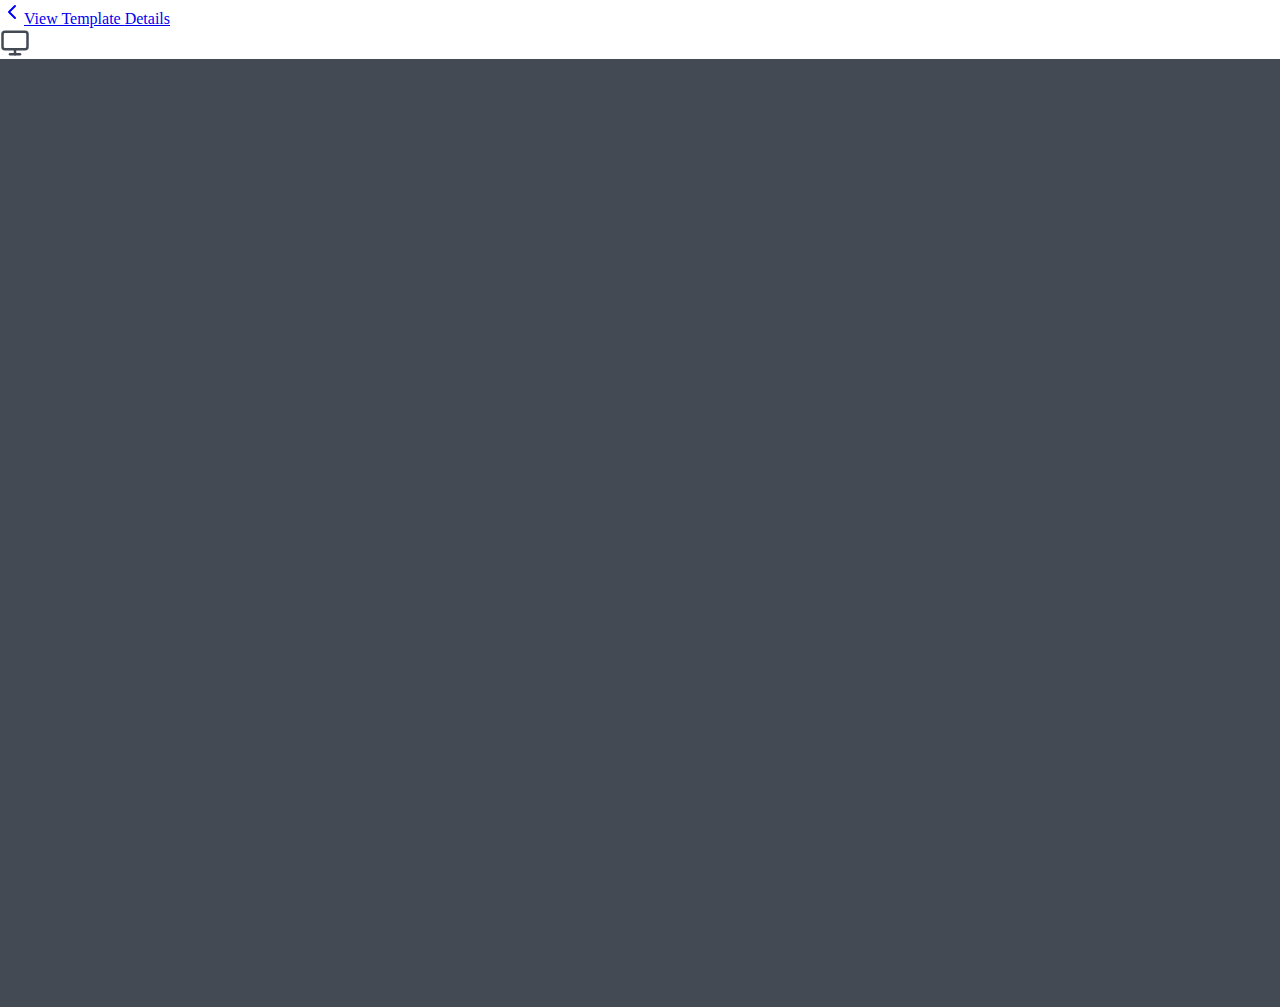
==== index.html @ e7e1f7ff "first push" ====
<!DOCTYPE html>
<html lang="en-US" prefix="og: http://ogp.me/ns#">

<head>
    <meta charset="UTF-8">
    <meta http-equiv="X-UA-Compatible" content="IE=edge">
    <meta name="viewport" content="width=device-width, initial-scale=1">
    <title>Demo of Super Folio Template - TemplateFlip</title>
    <meta property="og:locale" content="en_US">
    <meta property="og:title">
    <meta property="og:site_name" content="TemplateFlip">
    <meta property="og:type" content="article">
    <meta property="og:url" content="https://templateflip.com/demo/templates/super-folio/">
    <meta name="twitter:card" content="summary_large_image">
    <meta name="twitter:title">
    <script src="/cdn-cgi/apps/head/ggYtqfwL2v7eoHd-MTphiVk9xJU.js"></script>
    <link rel="canonical" href="https://templateflip.com/demo/templates/super-folio/">
    <link rel="apple-touch-icon" sizes="180x180" href="https://templateflip.com/apple-touch-icon.png">
    <link rel="icon" type="image/png" sizes="32x32" href="https://templateflip.com/favicon-32x32.png">
    <link rel="icon" type="image/png" sizes="16x16" href="https://templateflip.com/favicon-16x16.png">
    <link rel="shortcut icon" type="image/png" sizes="192x192" href="https://templateflip.com/favicon-192x192.png">
    <meta name="msapplication-TileImage" content="https://templateflip.com/favicon-270x270.png">
    <link rel="preconnect" href="https://fonts.gstatic.com" crossorigin="crossorigin">
    <link rel="preload" as="style" href="https://fonts.googleapis.com/css2?family=Roboto:wght@300;400;500;700&amp;display=swap">
    <link rel="stylesheet" href="https://fonts.googleapis.com/css2?family=Roboto:wght@300;400;500;700&amp;display=swap" media="print" onload="this.media='all'"><noscript><link rel="stylesheet" href="https://fonts.googleapis.com/css2?family=Roboto:wght@300;400;500;700&amp;display=swap"/></noscript>
    <link rel="stylesheet" href="/styles/style.css?ver=1.6.3">
    <style type="text/css">
        html,
        body,
        #content {
            margin: 0;
            padding: 0;
            height: 100%;
            width: 100%;
            overflow: hidden;
        }
        
        body,
        #content {
            position: relative;
            overflow: hidden;
            background-color: #434A54;
        }
        
        #content {
            overflow: auto;
            -webkit-overflow-scrolling: touch;
        }
        
        #download-bar {
            height: 59px;
            z-index: 999;
            width: 100%;
            background-color: #fff;
            border-bottom-width: 2px !important;
        }
        
        .device-icon svg {
            stroke: #434A54;
            cursor: pointer;
            opacity: 0.5;
            width: 30px;
            height: 30px;
        }
        
        .device-icon.active svg,
        .device-icon:hover svg {
            opacity: 1;
        }
        
        #tablet svg {
            width: 25px;
            height: 25px;
            margin-left: 6px;
            margin-right: 6px;
        }
        
        #mobile svg {
            width: 20px;
            height: 20px;
        }
        
        iframe {
            margin: 0 auto;
            display: block;
            position: relative;
        }
        
        .device-frame {
            border: 10px solid #111827;
            border-radius: 5px;
            box-sizing: content-box;
        }
        
        .btn-link {
            font-weight: 400;
        }
        
        .visible-sm {
            display: none;
        }
        
        @media (max-width: 960px) {
            .btn {
                padding: 0.5rem 1rem;
                border-radius: 3px;
            }
            .hidden-mobile {
                display: none;
            }
            .visible-sm {
                display: inline;
            }
        }
        
        #loaderWrapper {
            margin: 0 auto;
            height: 100%;
            width: 100%;
            display: flex;
            align-items: center;
            justify-content: center;
        }
        
        .loader {
            color: #eee;
            font-size: 20px;
            width: 1em;
            height: 1em;
            border-radius: 50%;
            position: relative;
            text-indent: -9999em;
            -webkit-animation: load4 1.3s infinite linear;
            animation: load4 1.3s infinite linear;
            -webkit-transform: translateZ(0);
            -ms-transform: translateZ(0);
            transform: translateZ(0);
        }
        
        @-webkit-keyframes load4 {
            0%,
            100% {
                box-shadow: 0 -3em 0 0.2em, 2em -2em 0 0em, 3em 0 0 -1em, 2em 2em 0 -1em, 0 3em 0 -1em, -2em 2em 0 -1em, -3em 0 0 -1em, -2em -2em 0 0;
            }
            12.5% {
                box-shadow: 0 -3em 0 0, 2em -2em 0 0.2em, 3em 0 0 0, 2em 2em 0 -1em, 0 3em 0 -1em, -2em 2em 0 -1em, -3em 0 0 -1em, -2em -2em 0 -1em;
            }
            25% {
                box-shadow: 0 -3em 0 -0.5em, 2em -2em 0 0, 3em 0 0 0.2em, 2em 2em 0 0, 0 3em 0 -1em, -2em 2em 0 -1em, -3em 0 0 -1em, -2em -2em 0 -1em;
            }
            37.5% {
                box-shadow: 0 -3em 0 -1em, 2em -2em 0 -1em, 3em 0em 0 0, 2em 2em 0 0.2em, 0 3em 0 0em, -2em 2em 0 -1em, -3em 0em 0 -1em, -2em -2em 0 -1em;
            }
            50% {
                box-shadow: 0 -3em 0 -1em, 2em -2em 0 -1em, 3em 0 0 -1em, 2em 2em 0 0em, 0 3em 0 0.2em, -2em 2em 0 0, -3em 0em 0 -1em, -2em -2em 0 -1em;
            }
            62.5% {
                box-shadow: 0 -3em 0 -1em, 2em -2em 0 -1em, 3em 0 0 -1em, 2em 2em 0 -1em, 0 3em 0 0, -2em 2em 0 0.2em, -3em 0 0 0, -2em -2em 0 -1em;
            }
            75% {
                box-shadow: 0em -3em 0 -1em, 2em -2em 0 -1em, 3em 0em 0 -1em, 2em 2em 0 -1em, 0 3em 0 -1em, -2em 2em 0 0, -3em 0em 0 0.2em, -2em -2em 0 0;
            }
            87.5% {
                box-shadow: 0em -3em 0 0, 2em -2em 0 -1em, 3em 0 0 -1em, 2em 2em 0 -1em, 0 3em 0 -1em, -2em 2em 0 0, -3em 0em 0 0, -2em -2em 0 0.2em;
            }
        }
        
        @keyframes load4 {
            0%,
            100% {
                box-shadow: 0 -3em 0 0.2em, 2em -2em 0 0em, 3em 0 0 -1em, 2em 2em 0 -1em, 0 3em 0 -1em, -2em 2em 0 -1em, -3em 0 0 -1em, -2em -2em 0 0;
            }
            12.5% {
                box-shadow: 0 -3em 0 0, 2em -2em 0 0.2em, 3em 0 0 0, 2em 2em 0 -1em, 0 3em 0 -1em, -2em 2em 0 -1em, -3em 0 0 -1em, -2em -2em 0 -1em;
            }
            25% {
                box-shadow: 0 -3em 0 -0.5em, 2em -2em 0 0, 3em 0 0 0.2em, 2em 2em 0 0, 0 3em 0 -1em, -2em 2em 0 -1em, -3em 0 0 -1em, -2em -2em 0 -1em;
            }
            37.5% {
                box-shadow: 0 -3em 0 -1em, 2em -2em 0 -1em, 3em 0em 0 0, 2em 2em 0 0.2em, 0 3em 0 0em, -2em 2em 0 -1em, -3em 0em 0 -1em, -2em -2em 0 -1em;
            }
            50% {
                box-shadow: 0 -3em 0 -1em, 2em -2em 0 -1em, 3em 0 0 -1em, 2em 2em 0 0em, 0 3em 0 0.2em, -2em 2em 0 0, -3em 0em 0 -1em, -2em -2em 0 -1em;
            }
            62.5% {
                box-shadow: 0 -3em 0 -1em, 2em -2em 0 -1em, 3em 0 0 -1em, 2em 2em 0 -1em, 0 3em 0 0, -2em 2em 0 0.2em, -3em 0 0 0, -2em -2em 0 -1em;
            }
            75% {
                box-shadow: 0em -3em 0 -1em, 2em -2em 0 -1em, 3em 0em 0 -1em, 2em 2em 0 -1em, 0 3em 0 -1em, -2em 2em 0 0, -3em 0em 0 0.2em, -2em -2em 0 0;
            }
            87.5% {
                box-shadow: 0em -3em 0 0, 2em -2em 0 -1em, 3em 0 0 -1em, 2em 2em 0 -1em, 0 3em 0 -1em, -2em 2em 0 0, -3em 0em 0 0, -2em -2em 0 0.2em;
            }
        }
    </style>
    <script>
        (function(i, s, o, g, r, a, m) {
            i['GoogleAnalyticsObject'] = r;
            i[r] = i[r] || function() {
                (i[r].q = i[r].q || []).push(arguments)
            }, i[r].l = 1 * new Date();
            a = s.createElement(o),
                m = s.getElementsByTagName(o)[0];
            a.async = 1;
            a.src = g;
            m.parentNode.insertBefore(a, m)
        })(window, document, 'script', 'https://www.google-analytics.com/analytics.js', 'ga');

        ga('create', 'UA-37350394-12', 'auto');
        ga('send', 'pageview');
    </script>
    <script>
        (function(c, l, a, r, i, t, y) {
            c[a] = c[a] || function() {
                (c[a].q = c[a].q || []).push(arguments)
            };
            t = l.createElement(r);
            t.async = 1;
            t.src = "https://www.clarity.ms/tag/" + i;
            y = l.getElementsByTagName(r)[0];
            y.parentNode.insertBefore(t, y);
        })(window, document, "clarity", "script", "72q8jdykcp");
    </script>
</head>

<body id="top">
    <header class="site-header border-bottom border-secondary p-2" id="download-bar">
        <div class="container-fluid">
            <div class="row flex-nowrap justify-content-between align-items-center">
                <div class="col-4"><a class="btn btn-sm btn-link text-muted" href="/templates/super-folio/"><span class="icon text-small"><svg xmlns="http://www.w3.org/2000/svg" width="24" height="24" viewBox="0 0 24 24" fill="none" stroke="currentColor" stroke-width="2" stroke-linecap="round" stroke-linejoin="round" class="feather feather-chevron-left"><polyline points="15 18 9 12 15 6"></polyline></svg></span><span class="text-small"><span class="hidden-mobile">View Template </span>Details</span></a></div>
                <div class="col-4">
                    <div class="devices-panel text-center hidden-mobile">
                        <div class="icon device-icon active" id="desktop" data-device="desktop"><svg xmlns="http://www.w3.org/2000/svg" width="24" height="24" viewBox="0 0 24 24" fill="none" stroke="currentColor" stroke-width="2" stroke-linecap="round" stroke-linejoin="round" class="feather feather-monitor"><rect x="2" y="3" width="20" height="14" rx="2" ry="2"></rect><line x1="8" y1="21" x2="16" y2="21"></line><line x1="12" y1="17" x2="12" y2="21"></line></svg></div>
                        <div class="icon device-icon" id="tablet" data-device="tablet"><svg xmlns="http://www.w3.org/2000/svg" width="24" height="24" viewBox="0 0 24 24" fill="none" stroke="currentColor" stroke-width="2" stroke-linecap="round" stroke-linejoin="round" class="feather feather-tablet"><rect x="4" y="2" width="16" height="20" rx="2" ry="2" transform="rotate(180 12 12)"></rect><line x1="12" y1="18" x2="12" y2="18"></line></svg></div>
                        <div class="icon device-icon" id="mobile" data-device="mobile"><svg xmlns="http://www.w3.org/2000/svg" width="24" height="24" viewBox="0 0 24 24" fill="none" stroke="currentColor" stroke-width="2" stroke-linecap="round" stroke-linejoin="round" class="feather feather-smartphone"><rect x="5" y="2" width="14" height="20" rx="2" ry="2"></rect><line x1="12" y1="18" x2="12" y2="18"></line></svg></div>
                    </div>
                </div>
                <div class="col-4 d-flex justify-content-end align-items-center"><a class="btn btn-outline-info ml-2" href="/templates/super-folio/#download"><span class="icon visible-sm"><svg xmlns="http://www.w3.org/2000/svg" width="24" height="24" viewBox="0 0 24 24" fill="none" stroke="currentColor" stroke-width="2" stroke-linecap="round" stroke-linejoin="round" class="feather feather-download"><path d="M21 15v4a2 2 0 0 1-2 2H5a2 2 0 0 1-2-2v-4"></path><polyline points="7 10 12 15 17 10"></polyline><line x1="12" y1="15" x2="12" y2="3"></line></svg></span><span class="hidden-mobile">Download</span></a>
                    <a class="btn btn-sm btn-link text-muted ml-2" href="https://demo.templateflip.com/super/super-folio.html"><span class="icon text-small"><svg xmlns="http://www.w3.org/2000/svg" width="24" height="24" viewBox="0 0 24 24" fill="none" stroke="currentColor" stroke-width="2" stroke-linecap="round" stroke-linejoin="round" class="feather feather-x"><line x1="18" y1="6" x2="6" y2="18"></line><line x1="6" y1="6" x2="18" y2="18"></line></svg></span>
                <span
                    class="hidden-mobile text-small"> hide frame</span>
                    </a>
                </div>
            </div>
        </div>
    </header>
    <div class="noflicker" id="content">
        <div id="loaderWrapper">
            <div class="loader">Loading...</div>
        </div><iframe id="iframe" width="100%" height="100%" frameborder="0" src="https://demo.templateflip.com/super/super-folio.html" scrolling="yes"></iframe></div><button class="btn btn-sm btn-secondary" id="scrolltop"><div class="sr-only">Scroll to Top</div><div class="icon"><svg xmlns="http://www.w3.org/2000/svg" width="24" height="24" viewBox="0 0 24 24" fill="none" stroke="currentColor" stroke-width="2" stroke-linecap="round" stroke-linejoin="round" class="feather feather-chevron-up"><polyline points="18 15 12 9 6 15"></polyline></svg></div></button>
    <script src="https://code.jquery.com/jquery-3.4.1.min.js"></script>
    <script src="https://cdn.jsdelivr.net/npm/popper.js@1.16.0/dist/umd/popper.min.js"></script>
    <script src="https://stackpath.bootstrapcdn.com/bootstrap/4.4.1/js/bootstrap.min.js"></script>
    <script>
        var currentHeight = 0
        var currentDevice = 'desktop'
        var deviceMap = {
            'tablet': {
                width: 800,
                height: 1024
            },
            'mobile': {
                width: 400,
                height: 800
            }
        }
        $(document).ready(function() {
            adjustIframe()
            setTimeout(hideLoader, 5000) // max 5 second loader

            $('iframe').on('load', function() {
                hideLoader()
            });
            $(window).resize(adjustIframe)

            $('.device-icon').click(function() {
                currentDevice = $(this).data('device')
                $('.device-icon').removeClass('active')
                $(this).addClass('active')
                adjustIframe()
            })
        })

        function hideLoader() {
            document.getElementById('loaderWrapper').style.display = "none";
        }

        function adjustIframe() {
            currentHeight = ($(window).height() - $('#download-bar').height()) - 20
            $("#iframe").attr("height", currentHeight + "px")
            $("#iframe").attr("width", '100%')

            if (currentDevice == 'desktop') {
                $("#iframe").removeClass('device-frame')
            } else {
                $("#iframe").addClass('device-frame')
                var height = deviceMap[currentDevice].height
                if (height > currentHeight) height = currentHeight
                $("#iframe").attr("height", height)
                $("#iframe").attr("width", deviceMap[currentDevice].width)
            }
        }
    </script>
    <script src="/scripts/main.js?ver=1.6.3"></script>
    <script defer src="https://static.cloudflareinsights.com/beacon.min.js/v84a3a4012de94ce1a686ba8c167c359c1696973893317" integrity="sha512-euoFGowhlaLqXsPWQ48qSkBSCFs3DPRyiwVu3FjR96cMPx+Fr+gpWRhIafcHwqwCqWS42RZhIudOvEI+Ckf6MA==" data-cf-beacon='{"rayId":"84ea85197f7e6fc3","r":1,"version":"2024.1.0","token":"9b7e49e3e22049349b96a4d30f3c83ad"}'
        crossorigin="anonymous"></script>
</body>

</html>
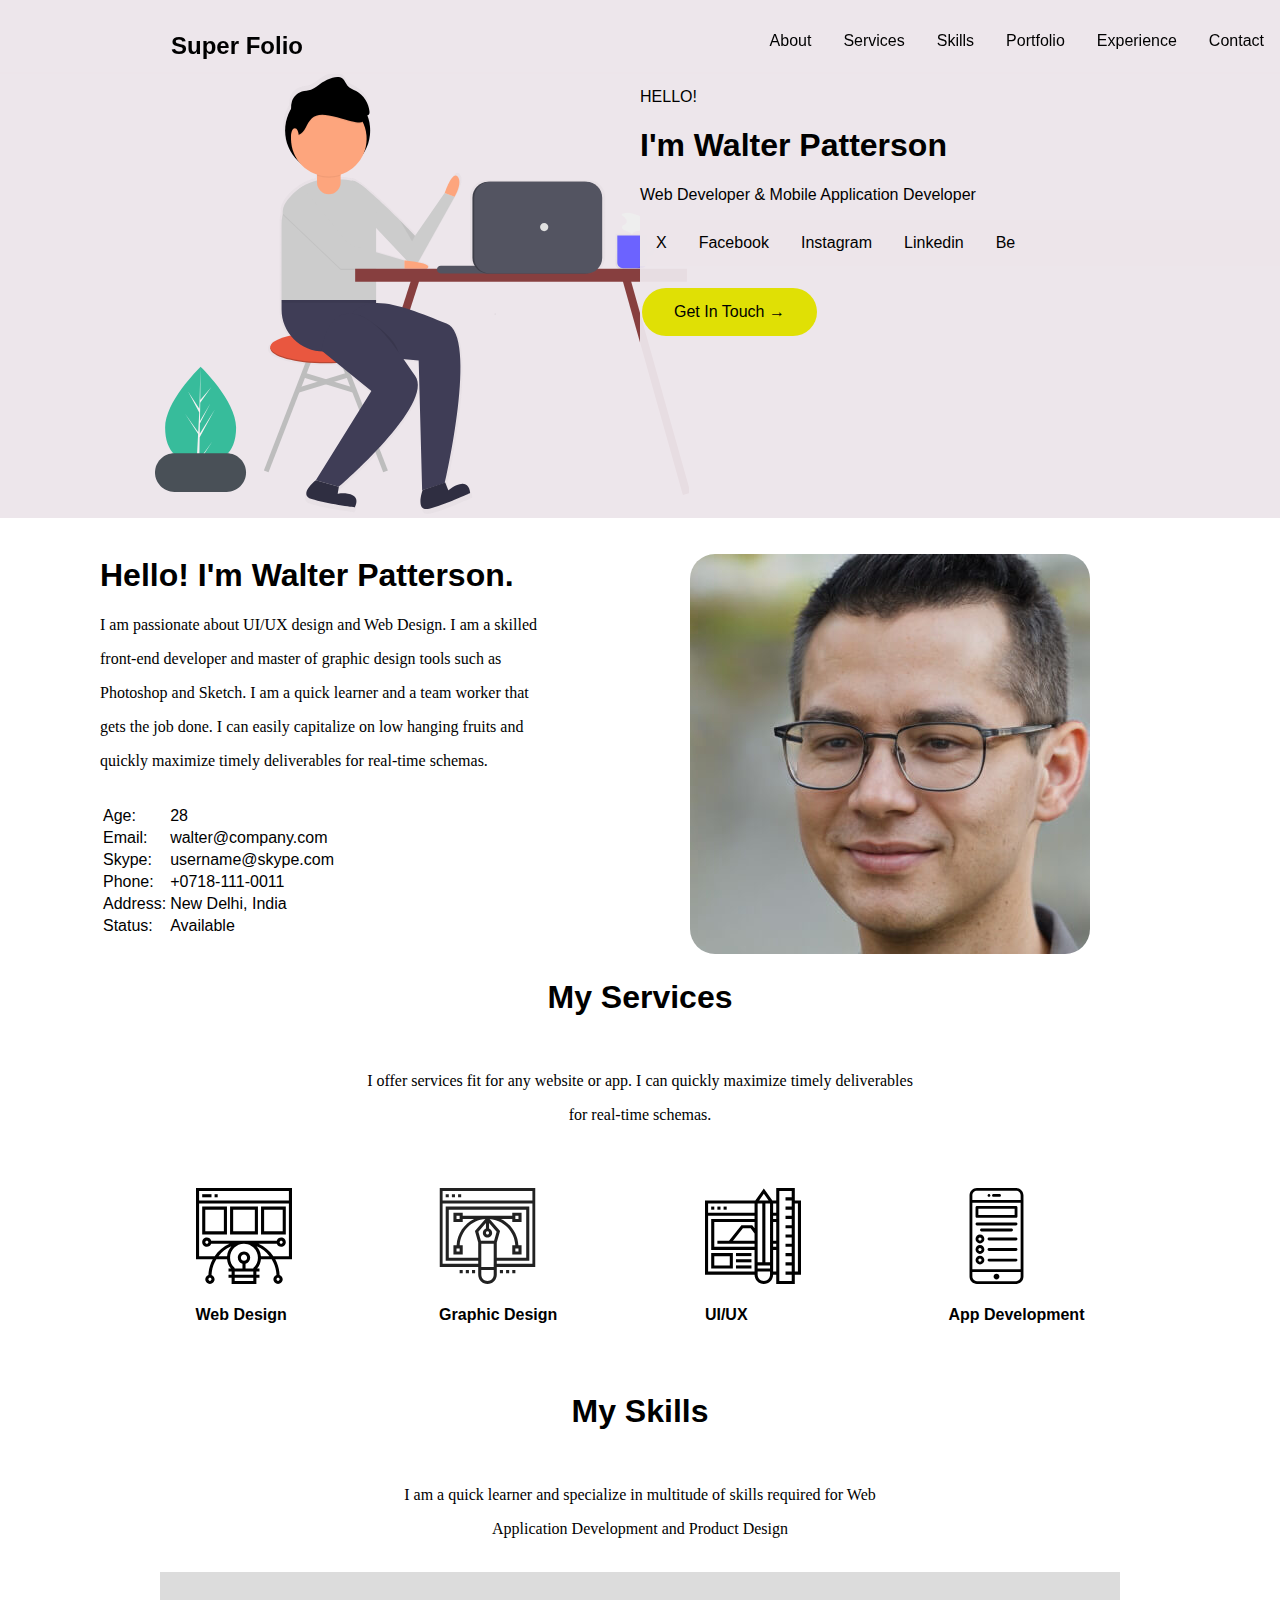
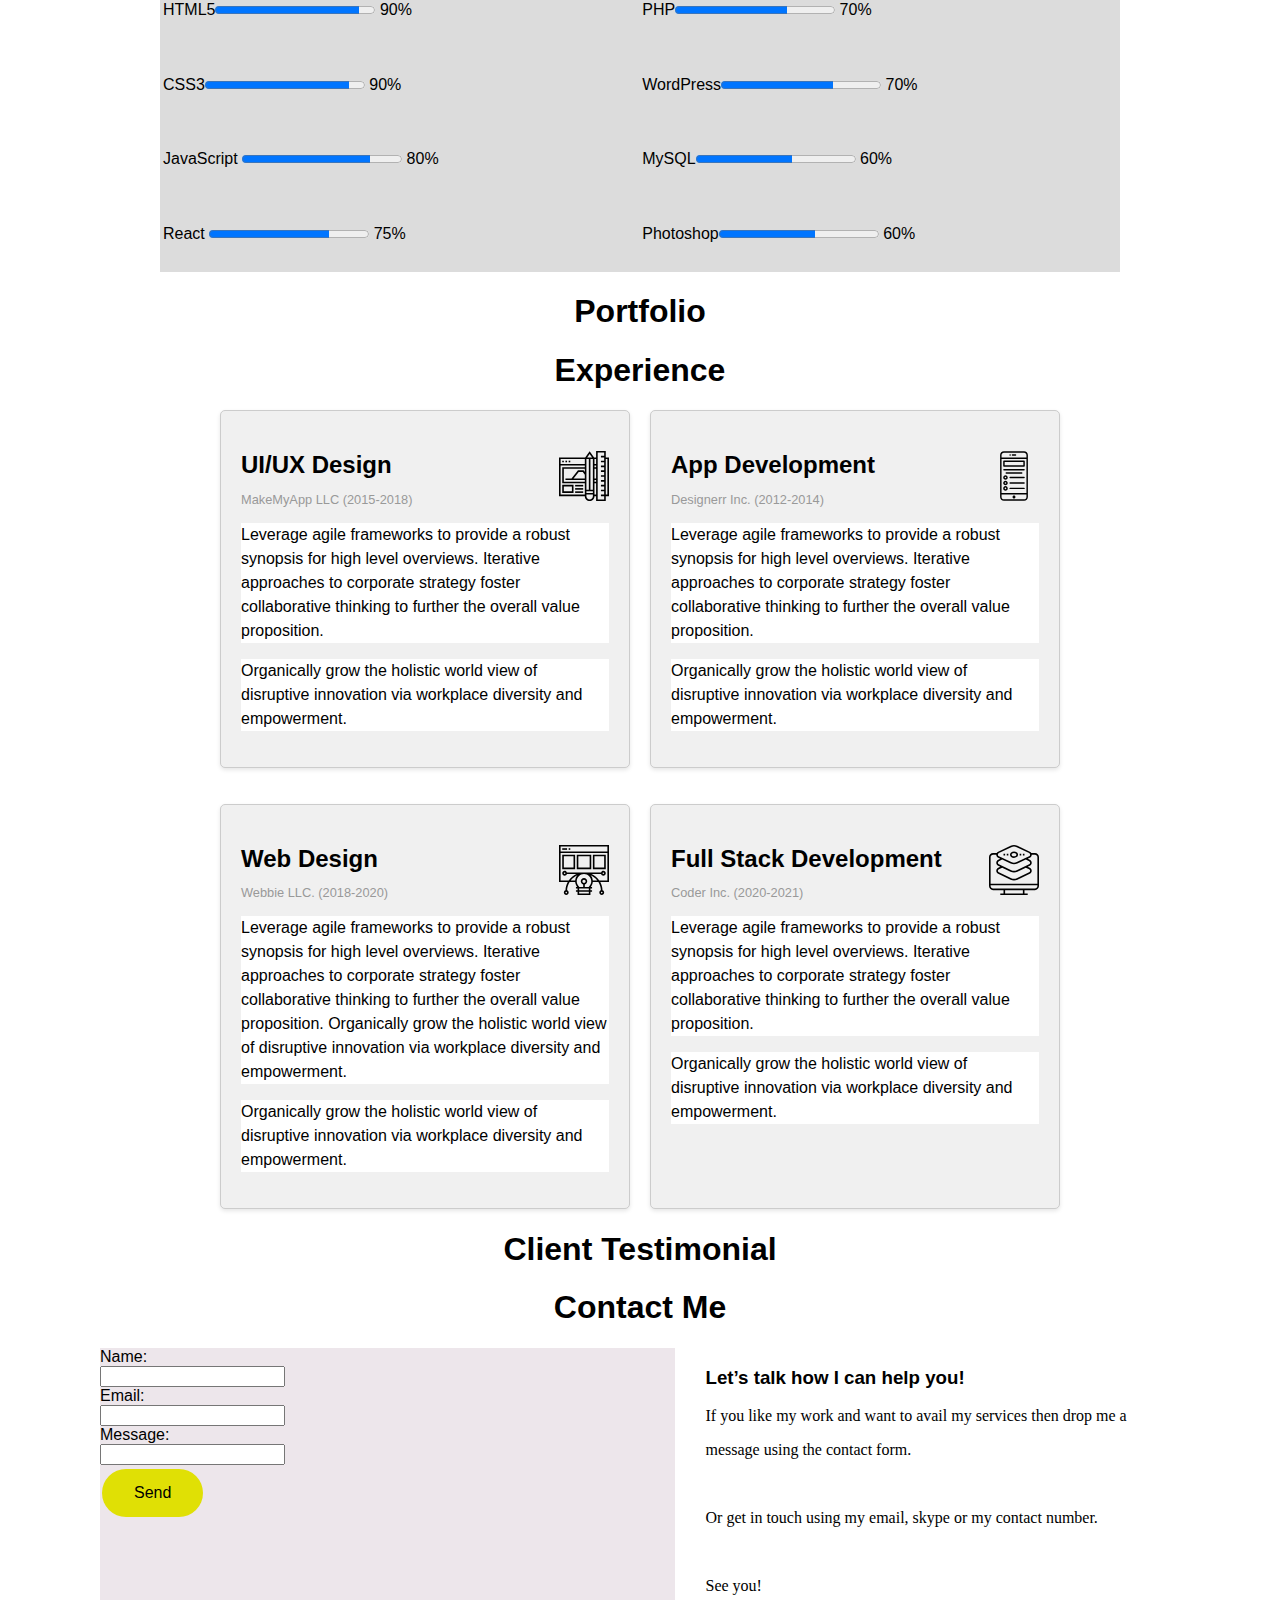
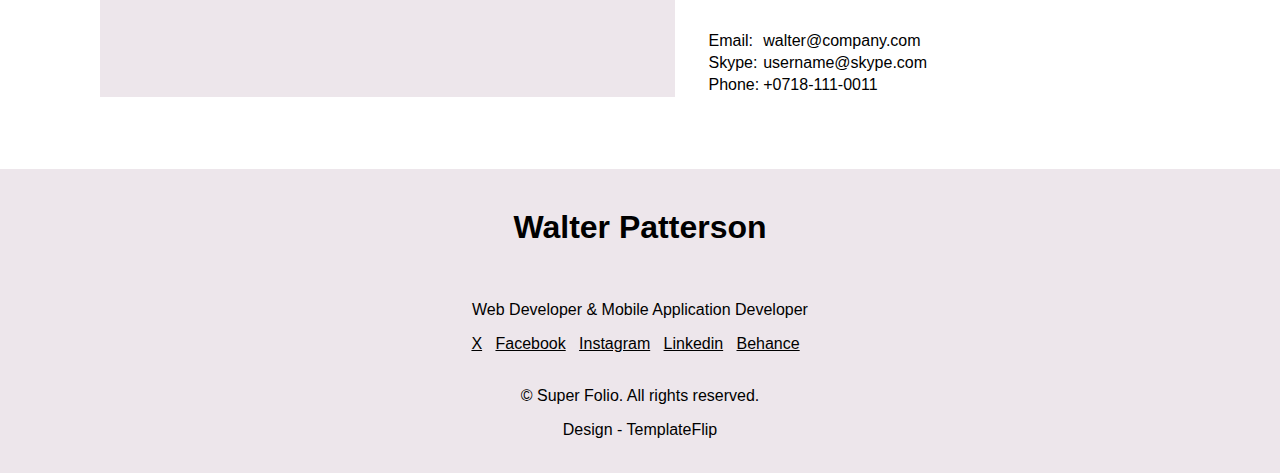
==== commit 869c86d5: "Latest" ====
--- a/index.html
+++ b/index.html
@@ -1,309 +1,242 @@
 <!DOCTYPE html>
-<html lang="en-US" prefix="og: http://ogp.me/ns#">
+<html lang="en">
 
 <head>
-    <meta charset="UTF-8">
-    <meta http-equiv="X-UA-Compatible" content="IE=edge">
+    <title>Practice Site</title>
+    <meta charset="utf-8">
     <meta name="viewport" content="width=device-width, initial-scale=1">
-    <title>Demo of Super Folio Template - TemplateFlip</title>
-    <meta property="og:locale" content="en_US">
-    <meta property="og:title">
-    <meta property="og:site_name" content="TemplateFlip">
-    <meta property="og:type" content="article">
-    <meta property="og:url" content="https://templateflip.com/demo/templates/super-folio/">
-    <meta name="twitter:card" content="summary_large_image">
-    <meta name="twitter:title">
-    <script src="/cdn-cgi/apps/head/ggYtqfwL2v7eoHd-MTphiVk9xJU.js"></script>
-    <link rel="canonical" href="https://templateflip.com/demo/templates/super-folio/">
-    <link rel="apple-touch-icon" sizes="180x180" href="https://templateflip.com/apple-touch-icon.png">
-    <link rel="icon" type="image/png" sizes="32x32" href="https://templateflip.com/favicon-32x32.png">
-    <link rel="icon" type="image/png" sizes="16x16" href="https://templateflip.com/favicon-16x16.png">
-    <link rel="shortcut icon" type="image/png" sizes="192x192" href="https://templateflip.com/favicon-192x192.png">
-    <meta name="msapplication-TileImage" content="https://templateflip.com/favicon-270x270.png">
-    <link rel="preconnect" href="https://fonts.gstatic.com" crossorigin="crossorigin">
-    <link rel="preload" as="style" href="https://fonts.googleapis.com/css2?family=Roboto:wght@300;400;500;700&amp;display=swap">
-    <link rel="stylesheet" href="https://fonts.googleapis.com/css2?family=Roboto:wght@300;400;500;700&amp;display=swap" media="print" onload="this.media='all'"><noscript><link rel="stylesheet" href="https://fonts.googleapis.com/css2?family=Roboto:wght@300;400;500;700&amp;display=swap"/></noscript>
-    <link rel="stylesheet" href="/styles/style.css?ver=1.6.3">
-    <style type="text/css">
-        html,
-        body,
-        #content {
-            margin: 0;
-            padding: 0;
-            height: 100%;
-            width: 100%;
-            overflow: hidden;
-        }
-        
-        body,
-        #content {
-            position: relative;
-            overflow: hidden;
-            background-color: #434A54;
-        }
-        
-        #content {
-            overflow: auto;
-            -webkit-overflow-scrolling: touch;
-        }
-        
-        #download-bar {
-            height: 59px;
-            z-index: 999;
-            width: 100%;
-            background-color: #fff;
-            border-bottom-width: 2px !important;
-        }
-        
-        .device-icon svg {
-            stroke: #434A54;
-            cursor: pointer;
-            opacity: 0.5;
-            width: 30px;
-            height: 30px;
-        }
-        
-        .device-icon.active svg,
-        .device-icon:hover svg {
-            opacity: 1;
-        }
-        
-        #tablet svg {
-            width: 25px;
-            height: 25px;
-            margin-left: 6px;
-            margin-right: 6px;
-        }
-        
-        #mobile svg {
-            width: 20px;
-            height: 20px;
-        }
-        
-        iframe {
-            margin: 0 auto;
-            display: block;
-            position: relative;
-        }
-        
-        .device-frame {
-            border: 10px solid #111827;
-            border-radius: 5px;
-            box-sizing: content-box;
-        }
-        
-        .btn-link {
-            font-weight: 400;
-        }
-        
-        .visible-sm {
-            display: none;
-        }
-        
-        @media (max-width: 960px) {
-            .btn {
-                padding: 0.5rem 1rem;
-                border-radius: 3px;
-            }
-            .hidden-mobile {
-                display: none;
-            }
-            .visible-sm {
-                display: inline;
-            }
-        }
-        
-        #loaderWrapper {
-            margin: 0 auto;
-            height: 100%;
-            width: 100%;
-            display: flex;
-            align-items: center;
-            justify-content: center;
-        }
-        
-        .loader {
-            color: #eee;
-            font-size: 20px;
-            width: 1em;
-            height: 1em;
-            border-radius: 50%;
-            position: relative;
-            text-indent: -9999em;
-            -webkit-animation: load4 1.3s infinite linear;
-            animation: load4 1.3s infinite linear;
-            -webkit-transform: translateZ(0);
-            -ms-transform: translateZ(0);
-            transform: translateZ(0);
-        }
-        
-        @-webkit-keyframes load4 {
-            0%,
-            100% {
-                box-shadow: 0 -3em 0 0.2em, 2em -2em 0 0em, 3em 0 0 -1em, 2em 2em 0 -1em, 0 3em 0 -1em, -2em 2em 0 -1em, -3em 0 0 -1em, -2em -2em 0 0;
-            }
-            12.5% {
-                box-shadow: 0 -3em 0 0, 2em -2em 0 0.2em, 3em 0 0 0, 2em 2em 0 -1em, 0 3em 0 -1em, -2em 2em 0 -1em, -3em 0 0 -1em, -2em -2em 0 -1em;
-            }
-            25% {
-                box-shadow: 0 -3em 0 -0.5em, 2em -2em 0 0, 3em 0 0 0.2em, 2em 2em 0 0, 0 3em 0 -1em, -2em 2em 0 -1em, -3em 0 0 -1em, -2em -2em 0 -1em;
-            }
-            37.5% {
-                box-shadow: 0 -3em 0 -1em, 2em -2em 0 -1em, 3em 0em 0 0, 2em 2em 0 0.2em, 0 3em 0 0em, -2em 2em 0 -1em, -3em 0em 0 -1em, -2em -2em 0 -1em;
-            }
-            50% {
-                box-shadow: 0 -3em 0 -1em, 2em -2em 0 -1em, 3em 0 0 -1em, 2em 2em 0 0em, 0 3em 0 0.2em, -2em 2em 0 0, -3em 0em 0 -1em, -2em -2em 0 -1em;
-            }
-            62.5% {
-                box-shadow: 0 -3em 0 -1em, 2em -2em 0 -1em, 3em 0 0 -1em, 2em 2em 0 -1em, 0 3em 0 0, -2em 2em 0 0.2em, -3em 0 0 0, -2em -2em 0 -1em;
-            }
-            75% {
-                box-shadow: 0em -3em 0 -1em, 2em -2em 0 -1em, 3em 0em 0 -1em, 2em 2em 0 -1em, 0 3em 0 -1em, -2em 2em 0 0, -3em 0em 0 0.2em, -2em -2em 0 0;
-            }
-            87.5% {
-                box-shadow: 0em -3em 0 0, 2em -2em 0 -1em, 3em 0 0 -1em, 2em 2em 0 -1em, 0 3em 0 -1em, -2em 2em 0 0, -3em 0em 0 0, -2em -2em 0 0.2em;
-            }
-        }
-        
-        @keyframes load4 {
-            0%,
-            100% {
-                box-shadow: 0 -3em 0 0.2em, 2em -2em 0 0em, 3em 0 0 -1em, 2em 2em 0 -1em, 0 3em 0 -1em, -2em 2em 0 -1em, -3em 0 0 -1em, -2em -2em 0 0;
-            }
-            12.5% {
-                box-shadow: 0 -3em 0 0, 2em -2em 0 0.2em, 3em 0 0 0, 2em 2em 0 -1em, 0 3em 0 -1em, -2em 2em 0 -1em, -3em 0 0 -1em, -2em -2em 0 -1em;
-            }
-            25% {
-                box-shadow: 0 -3em 0 -0.5em, 2em -2em 0 0, 3em 0 0 0.2em, 2em 2em 0 0, 0 3em 0 -1em, -2em 2em 0 -1em, -3em 0 0 -1em, -2em -2em 0 -1em;
-            }
-            37.5% {
-                box-shadow: 0 -3em 0 -1em, 2em -2em 0 -1em, 3em 0em 0 0, 2em 2em 0 0.2em, 0 3em 0 0em, -2em 2em 0 -1em, -3em 0em 0 -1em, -2em -2em 0 -1em;
-            }
-            50% {
-                box-shadow: 0 -3em 0 -1em, 2em -2em 0 -1em, 3em 0 0 -1em, 2em 2em 0 0em, 0 3em 0 0.2em, -2em 2em 0 0, -3em 0em 0 -1em, -2em -2em 0 -1em;
-            }
-            62.5% {
-                box-shadow: 0 -3em 0 -1em, 2em -2em 0 -1em, 3em 0 0 -1em, 2em 2em 0 -1em, 0 3em 0 0, -2em 2em 0 0.2em, -3em 0 0 0, -2em -2em 0 -1em;
-            }
-            75% {
-                box-shadow: 0em -3em 0 -1em, 2em -2em 0 -1em, 3em 0em 0 -1em, 2em 2em 0 -1em, 0 3em 0 -1em, -2em 2em 0 0, -3em 0em 0 0.2em, -2em -2em 0 0;
-            }
-            87.5% {
-                box-shadow: 0em -3em 0 0, 2em -2em 0 -1em, 3em 0 0 -1em, 2em 2em 0 -1em, 0 3em 0 -1em, -2em 2em 0 0, -3em 0em 0 0, -2em -2em 0 0.2em;
-            }
-        }
-    </style>
-    <script>
-        (function(i, s, o, g, r, a, m) {
-            i['GoogleAnalyticsObject'] = r;
-            i[r] = i[r] || function() {
-                (i[r].q = i[r].q || []).push(arguments)
-            }, i[r].l = 1 * new Date();
-            a = s.createElement(o),
-                m = s.getElementsByTagName(o)[0];
-            a.async = 1;
-            a.src = g;
-            m.parentNode.insertBefore(a, m)
-        })(window, document, 'script', 'https://www.google-analytics.com/analytics.js', 'ga');
-
-        ga('create', 'UA-37350394-12', 'auto');
-        ga('send', 'pageview');
-    </script>
-    <script>
-        (function(c, l, a, r, i, t, y) {
-            c[a] = c[a] || function() {
-                (c[a].q = c[a].q || []).push(arguments)
-            };
-            t = l.createElement(r);
-            t.async = 1;
-            t.src = "https://www.clarity.ms/tag/" + i;
-            y = l.getElementsByTagName(r)[0];
-            y.parentNode.insertBefore(t, y);
-        })(window, document, "clarity", "script", "72q8jdykcp");
-    </script>
+    <link rel="stylesheet" href="style.css">
 </head>
 
-<body id="top">
-    <header class="site-header border-bottom border-secondary p-2" id="download-bar">
-        <div class="container-fluid">
-            <div class="row flex-nowrap justify-content-between align-items-center">
-                <div class="col-4"><a class="btn btn-sm btn-link text-muted" href="/templates/super-folio/"><span class="icon text-small"><svg xmlns="http://www.w3.org/2000/svg" width="24" height="24" viewBox="0 0 24 24" fill="none" stroke="currentColor" stroke-width="2" stroke-linecap="round" stroke-linejoin="round" class="feather feather-chevron-left"><polyline points="15 18 9 12 15 6"></polyline></svg></span><span class="text-small"><span class="hidden-mobile">View Template </span>Details</span></a></div>
-                <div class="col-4">
-                    <div class="devices-panel text-center hidden-mobile">
-                        <div class="icon device-icon active" id="desktop" data-device="desktop"><svg xmlns="http://www.w3.org/2000/svg" width="24" height="24" viewBox="0 0 24 24" fill="none" stroke="currentColor" stroke-width="2" stroke-linecap="round" stroke-linejoin="round" class="feather feather-monitor"><rect x="2" y="3" width="20" height="14" rx="2" ry="2"></rect><line x1="8" y1="21" x2="16" y2="21"></line><line x1="12" y1="17" x2="12" y2="21"></line></svg></div>
-                        <div class="icon device-icon" id="tablet" data-device="tablet"><svg xmlns="http://www.w3.org/2000/svg" width="24" height="24" viewBox="0 0 24 24" fill="none" stroke="currentColor" stroke-width="2" stroke-linecap="round" stroke-linejoin="round" class="feather feather-tablet"><rect x="4" y="2" width="16" height="20" rx="2" ry="2" transform="rotate(180 12 12)"></rect><line x1="12" y1="18" x2="12" y2="18"></line></svg></div>
-                        <div class="icon device-icon" id="mobile" data-device="mobile"><svg xmlns="http://www.w3.org/2000/svg" width="24" height="24" viewBox="0 0 24 24" fill="none" stroke="currentColor" stroke-width="2" stroke-linecap="round" stroke-linejoin="round" class="feather feather-smartphone"><rect x="5" y="2" width="14" height="20" rx="2" ry="2"></rect><line x1="12" y1="18" x2="12" y2="18"></line></svg></div>
-                    </div>
-                </div>
-                <div class="col-4 d-flex justify-content-end align-items-center"><a class="btn btn-outline-info ml-2" href="/templates/super-folio/#download"><span class="icon visible-sm"><svg xmlns="http://www.w3.org/2000/svg" width="24" height="24" viewBox="0 0 24 24" fill="none" stroke="currentColor" stroke-width="2" stroke-linecap="round" stroke-linejoin="round" class="feather feather-download"><path d="M21 15v4a2 2 0 0 1-2 2H5a2 2 0 0 1-2-2v-4"></path><polyline points="7 10 12 15 17 10"></polyline><line x1="12" y1="15" x2="12" y2="3"></line></svg></span><span class="hidden-mobile">Download</span></a>
-                    <a class="btn btn-sm btn-link text-muted ml-2" href="https://demo.templateflip.com/super/super-folio.html"><span class="icon text-small"><svg xmlns="http://www.w3.org/2000/svg" width="24" height="24" viewBox="0 0 24 24" fill="none" stroke="currentColor" stroke-width="2" stroke-linecap="round" stroke-linejoin="round" class="feather feather-x"><line x1="18" y1="6" x2="6" y2="18"></line><line x1="6" y1="6" x2="18" y2="18"></line></svg></span>
-                <span
-                    class="hidden-mobile text-small"> hide frame</span>
-                    </a>
-                </div>
-            </div>
-        </div>
-    </header>
-    <div class="noflicker" id="content">
-        <div id="loaderWrapper">
-            <div class="loader">Loading...</div>
-        </div><iframe id="iframe" width="100%" height="100%" frameborder="0" src="https://demo.templateflip.com/super/super-folio.html" scrolling="yes"></iframe></div><button class="btn btn-sm btn-secondary" id="scrolltop"><div class="sr-only">Scroll to Top</div><div class="icon"><svg xmlns="http://www.w3.org/2000/svg" width="24" height="24" viewBox="0 0 24 24" fill="none" stroke="currentColor" stroke-width="2" stroke-linecap="round" stroke-linejoin="round" class="feather feather-chevron-up"><polyline points="18 15 12 9 6 15"></polyline></svg></div></button>
-    <script src="https://code.jquery.com/jquery-3.4.1.min.js"></script>
-    <script src="https://cdn.jsdelivr.net/npm/popper.js@1.16.0/dist/umd/popper.min.js"></script>
-    <script src="https://stackpath.bootstrapcdn.com/bootstrap/4.4.1/js/bootstrap.min.js"></script>
-    <script>
-        var currentHeight = 0
-        var currentDevice = 'desktop'
-        var deviceMap = {
-            'tablet': {
-                width: 800,
-                height: 1024
-            },
-            'mobile': {
-                width: 400,
-                height: 800
-            }
-        }
-        $(document).ready(function() {
-            adjustIframe()
-            setTimeout(hideLoader, 5000) // max 5 second loader
-
-            $('iframe').on('load', function() {
-                hideLoader()
-            });
-            $(window).resize(adjustIframe)
-
-            $('.device-icon').click(function() {
-                currentDevice = $(this).data('device')
-                $('.device-icon').removeClass('active')
-                $(this).addClass('active')
-                adjustIframe()
-            })
-        })
-
-        function hideLoader() {
-            document.getElementById('loaderWrapper').style.display = "none";
-        }
-
-        function adjustIframe() {
-            currentHeight = ($(window).height() - $('#download-bar').height()) - 20
-            $("#iframe").attr("height", currentHeight + "px")
-            $("#iframe").attr("width", '100%')
-
-            if (currentDevice == 'desktop') {
-                $("#iframe").removeClass('device-frame')
-            } else {
-                $("#iframe").addClass('device-frame')
-                var height = deviceMap[currentDevice].height
-                if (height > currentHeight) height = currentHeight
-                $("#iframe").attr("height", height)
-                $("#iframe").attr("width", deviceMap[currentDevice].width)
-            }
-        }
-    </script>
-    <script src="/scripts/main.js?ver=1.6.3"></script>
-    <script defer src="https://static.cloudflareinsights.com/beacon.min.js/v84a3a4012de94ce1a686ba8c167c359c1696973893317" integrity="sha512-euoFGowhlaLqXsPWQ48qSkBSCFs3DPRyiwVu3FjR96cMPx+Fr+gpWRhIafcHwqwCqWS42RZhIudOvEI+Ckf6MA==" data-cf-beacon='{"rayId":"84ea85197f7e6fc3","r":1,"version":"2024.1.0","token":"9b7e49e3e22049349b96a4d30f3c83ad"}'
-        crossorigin="anonymous"></script>
+<body>
+    <div class="navbar">
+        <ul>
+            <br>
+            <li style="margin-left: 155px; font-weight: bolder; font-size: x-large; font-family:'Trebuchet MS', 'Lucida Sans Unicode', 'Lucida Grande', 'Lucida Sans', Arial, sans-serif;"><a href="#superfolio">Super Folio</a></li>
+            <li style="float:right"><a href="#contact">Contact</a></li>
+            <li style="float:right"><a href="#experience">Experience</a></li>
+            <li style="float:right"><a href="#portfolio">Portfolio</a></li>
+            <li style="float:right"><a href="#skills">Skills</a></li>
+            <li style="float:right"><a href="#services">Services</a></li>
+            <li style="float:right"><a href="#about">About</a></li>
+        </ul>
+    </div>
+
+    <br><br><br><br>
+    <div class="mycontainer">
+        <div style="background-color: rgba(236, 229, 234, 0.952)">
+            <img src="images/hello3.svg" class="img-fluid" alt="Hello!" style="margin-left: 155px;">
+        </div>
+
+        <div style="background-color: rgba(236, 229, 234, 0.952)">
+            <p style="font-family: 'Gill Sans', 'Gill Sans MT', Calibri, 'Trebuchet MS', sans-serif">HELLO!</p>
+            <h1>I'm Walter Patterson</h1>
+            <p>Web Developer & Mobile Application Developer</p>
+            <ul>
+                <li><a href="x.com">X</a></li>
+                <li><a href="facebook.com">Facebook</a></li>
+                <li><a href="instagram.com">Instagram</a></li>
+                <li><a href="linkedin.com">Linkedin</a></li>
+                <li><a href="behance.com">Be</a></li>
+            </ul>
+            <br>
+            <button class="button button1" style="border-radius: 25px;">Get In Touch &rarr;</button>
+        </div>
+    </div>
+
+    <br>
+    <div class="mycontainer" style="margin-left: 100px;">
+        <br>
+        <div style="background-color: white">
+            <h1> Hello! I'm Walter Patterson.</h1>
+            <pre>I am passionate about UI/UX design and Web Design. I am a skilled</pre>
+            <pre>front-end developer and master of graphic design tools such as</pre>
+            <pre>Photoshop and Sketch. I am a quick learner and a team worker that</pre>
+            <pre>gets the job done. I can easily capitalize on low hanging fruits and</pre>
+            <pre>quickly maximize timely deliverables for real-time schemas.</pre>
+            <br>
+
+            <table>
+                <tr>
+                    <td>Age:</td>
+                    <td>28</td>
+                </tr>
+                <tr>
+                    <td>Email:</td>
+                    <td>walter@company.com</td>
+                </tr>
+                <tr>
+                    <td>Skype:</td>
+                    <td>username@skype.com</td>
+                </tr>
+                <tr>
+                    <td>Phone:</td>
+                    <td>+0718-111-0011</td>
+                </tr>
+                <tr>
+                    <td>Address:</td>
+                    <td>New Delhi, India</td>
+                </tr>
+                <tr>
+                    <td>Status:</td>
+                    <td>Available</td>
+                </tr>
+            </table>
+        </div>
+
+        <div style="background-color: white">
+            <br>
+            <img src="images/avatar.jpg" class="img-fluid" alt="Hello!" style="border-radius: 25px;">
+        </div>
+    </div>
+
+    <h1 style="text-align:center" ;>My Services</h1>
+    <br>
+    <pre style="text-align:center" ;>I offer services fit for any website or app. I can quickly maximize timely deliverables</pre>
+    <pre style="text-align:center" ;>for real-time schemas.</pre>
+
+    <div id="main">
+        <div><img src="images/web-design.svg" class="img-fluid" alt="Hello!"><br><br><b>Web Design</b></div>
+        <div><img src="images/graphic-design.svg" class="img-fluid" alt="Hello!"><br><br><b>Graphic Design</b></div>
+        <div><img src="images/ui-ux.svg" class="img-fluid" alt="Hello!"><br><br><b>UI/UX</b></div>
+        <div><img src="images/app-development.svg" class="img-fluid" alt="Hello!"><br><br><b>App Development</b></div>
+    </div>
+
+
+
+    <h1 style="text-align:center" ;>My Skills</h1>
+    <br>
+    <pre style="text-align:center" ;>I am a quick learner and specialize in multitude of skills required for Web</pre>
+    <pre style="text-align:center" ;>Application Development and Product Design</pre>
+    <br>
+    <table style="margin-left: auto; margin-right: auto ; background-color: gainsboro; width: 75%; height: 300px;">
+        <tr>
+            <td>HTML5<progress id="myProgress" value="90" max="100">
+        </progress> 90%
+            </td>
+            <td>PHP<progress id="myProgress" value="70" max="100">
+            </progress> 70%</td>
+        </tr>
+        <tr>
+            <td>CSS3<progress id="myProgress" value="90" max="100">
+            </progress> 90%</td>
+            <td>WordPress<progress id="myProgress" value="70" max="100">
+            </progress> 70%</td>
+        </tr>
+        <tr>
+            <td>JavaScript <progress id="myProgress" value="80" max="100">
+            </progress> 80%</td>
+            <td>MySQL<progress id="myProgress" value="60" max="100">
+            </progress> 60%</td>
+        </tr>
+        <tr>
+            <td>React <progress id="myProgress" value="75" max="100">
+            </progress> 75%</td>
+            <td>Photoshop<progress id="myProgress" value="60" max="100">
+            </progress> 60%</td>
+        </tr>
+    </table>
+
+    <h1 style="text-align:center" ;>Portfolio</h1>
+    <h1 style="text-align:center" ;>Experience</h1>
+
+    <div class="container" style="margin-left: 220px; margin-right: 220px;">
+        <div class="item">
+            <h2 class="section-header">UI/UX Design <img src="images/ui-ux.svg" width="50" height="50" style="float:right;"></h2>
+            <p class="company">MakeMyApp LLC (2015-2018)</p>
+            <p class="section-text">Leverage agile frameworks to provide a robust synopsis for high level overviews. Iterative approaches to corporate strategy foster collaborative thinking to further the overall value proposition.</p>
+            <p class="section-text">Organically grow the holistic world view of disruptive innovation via workplace diversity and empowerment.</p>
+        </div>
+        <div class="item">
+            <h2 class="section-header">App Development<img src="images/app-development.svg" width="50" height="50" style="float:right;"></h2>
+            <p class="company">Designerr Inc. (2012-2014)</p>
+            <p class="section-text">Leverage agile frameworks to provide a robust synopsis for high level overviews. Iterative approaches to corporate strategy foster collaborative thinking to further the overall value proposition.</p>
+            <p class="section-text">Organically grow the holistic world view of disruptive innovation via workplace diversity and empowerment.</p>
+        </div>
+    </div>
+    <br><br>
+    <div class="container" style="margin-left: 220px; margin-right: 220px;">
+        <div class="item">
+            <h2 class="section-header">Web Design <img src="images/web-design.svg" width="50" height="50" style="float:right;"></h2>
+            <p class="company">Webbie LLC. (2018-2020)</p>
+            <p class="section-text">Leverage agile frameworks to provide a robust synopsis for high level overviews. Iterative approaches to corporate strategy foster collaborative thinking to further the overall value proposition. Organically grow the holistic world view of
+                disruptive innovation via workplace diversity and empowerment.</p>
+            <p class="section-text">Organically grow the holistic world view of disruptive innovation via workplace diversity and empowerment.</p>
+        </div>
+        <div class="item">
+            <h2 class="section-header">Full Stack Development<img src="images/full-stack.svg" width="50" height="50" style="float:right;"></h2>
+            <p class="company">Coder Inc. (2020-2021)</p>
+            <p class="section-text">Leverage agile frameworks to provide a robust synopsis for high level overviews. Iterative approaches to corporate strategy foster collaborative thinking to further the overall value proposition.</p>
+            <p class="section-text">Organically grow the holistic world view of disruptive innovation via workplace diversity and empowerment.</p>
+        </div>
+    </div>
+
+    <h1 style="text-align:center" ;>Client Testimonial</h1>
+
+
+
+
+    <h1 style="text-align:center" ;>Contact Me</h1>
+    <div class="mycontainer" style="margin-left: 100px;">
+
+        <div style="background-color: rgba(236, 229, 234, 0.952)">
+            <form action="practice.html">
+                <label for="name">Name:</label><br>
+                <input type="text" id="name" name="name"><br>
+                <label for="email">Email:</label><br>
+                <input type="text" id="email" name="email"><br>
+                <label for="message">Message:</label><br>
+                <input type="text" id="message" name="message"><br>
+                <button class="button button1" style="border-radius: 25px;">Send</button>
+            </form>
+        </div>
+        <div style="margin-left: 31px;">
+            <h3>Let’s talk how I can help you!</h3>
+            <pre>If you like my work and want to avail my services then drop me a</pre>
+            <pre>message using the contact form.</pre><br>
+            <pre>Or get in touch using my email, skype or my contact number.</pre><br>
+            <pre>See you!</pre> <br>
+
+            <table class="table">
+
+                <tr>
+                    <td>Email:</td>
+                    <td>walter@company.com</td>
+                </tr>
+                <tr>
+                    <td>Skype:</td>
+                    <td>username@skype.com</td>
+                </tr>
+                <tr>
+                    <td>Phone:</td>
+                    <td>+0718-111-0011</td>
+                </tr>
+
+            </table>
+        </div>
+    </div>
+    <br>
+    <br>
+    <br>
+    <br>
+    <footer>
+        <div style="background-color: rgba(236, 229, 234, 0.952)">
+            <br>
+            <h1 style="text-align: center;">Walter Patterson</h1>
+            <br>
+            <p style="text-align: center;">Web Developer & Mobile Application Developer</p>
+            <div style="text-align: center;"><a href="#x" style="color: black">X</a> &nbsp; <a href="#facebook" style="color:black">Facebook</a> &nbsp; <a href="#instagram" style="color:black">Instagram</a> &nbsp; <a href="#linkedin" style="color:black">Linkedin</a> &nbsp; <a href="#behance"
+                    style="color: black">Behance</a> &nbsp;</div>
+
+            <br>
+            <p style="text-align: center;">© Super Folio. All rights reserved.</p>
+
+            <p style="text-align: center;">Design - TemplateFlip</p>
+            <br>
+        </div>
+
+
+    </footer>
 </body>
 
 </html>--- a/style.css
+++ b/style.css
@@ -0,0 +1,122 @@
+.navbar {
+    overflow: hidden;
+    position: fixed;
+    top: 0;
+    width: 100%;
+}
+
+#main {
+    display: flex;
+    justify-content: space-evenly;
+    padding: 3em;
+}
+
+ul {
+    list-style-type: none;
+    margin: 0;
+    padding: 0;
+    overflow: hidden;
+    background-color: rgba(236, 229, 234, 0.952);
+}
+
+li {
+    float: left;
+}
+
+li a {
+    display: block;
+    color: black;
+    text-align: center;
+    padding: 14px 16px;
+    text-decoration: none;
+}
+
+li a:hover:not(.active) {
+    color: darkslategrey;
+}
+
+.mycontainer {
+    display: flex;
+}
+
+.mycontainer>div {
+    width: 50%;
+}
+
+.button {
+    border: none;
+    color: black;
+    padding: 15px 32px;
+    text-align: center;
+    text-decoration: none;
+    display: inline-block;
+    font-size: 16px;
+    margin: 4px 2px;
+    cursor: pointer;
+}
+
+.button1 {
+    background-color: rgb(224, 224, 5);
+}
+
+pre {
+    font-family: 'Times New Roman', Times, serif;
+}
+
+body {
+    font-family: sans-serif;
+    margin: 0;
+    padding: 0;
+}
+
+.container {
+    display: grid;
+    grid-template-columns: 1fr 1fr;
+    /* Two columns each taking up equal space */
+    gap: 20px;
+    /* Gap between each grid item */
+}
+
+.item {
+    background-color: #f0f0f0;
+    padding: 20px;
+    border: 1px solid #ccc;
+    border-radius: 5px;
+    box-shadow: 0 2px 4px rgba(0, 0, 0, 0.1);
+}
+
+.heading {
+    font-size: 2em;
+    margin-bottom: 20px;
+    text-align: center;
+}
+
+.section {
+    display: flex;
+    flex-direction: column;
+    align-items: flex-start;
+    justify-content: flex-start;
+    width: 50%;
+    padding: 20px;
+    margin: 10px;
+    border: 1px solid #ddd;
+    border-radius: 5px;
+    background-color: #f2f2f2;
+}
+
+.section-header {
+    font-size: 1.5em;
+    margin-bottom: 5px;
+}
+
+.section-text {
+    font-size: 1em;
+    line-height: 1.5;
+    background-color: white;
+}
+
+.company {
+    font-size: 0.8em;
+    margin-bottom: 5px;
+    color: #999;
+}